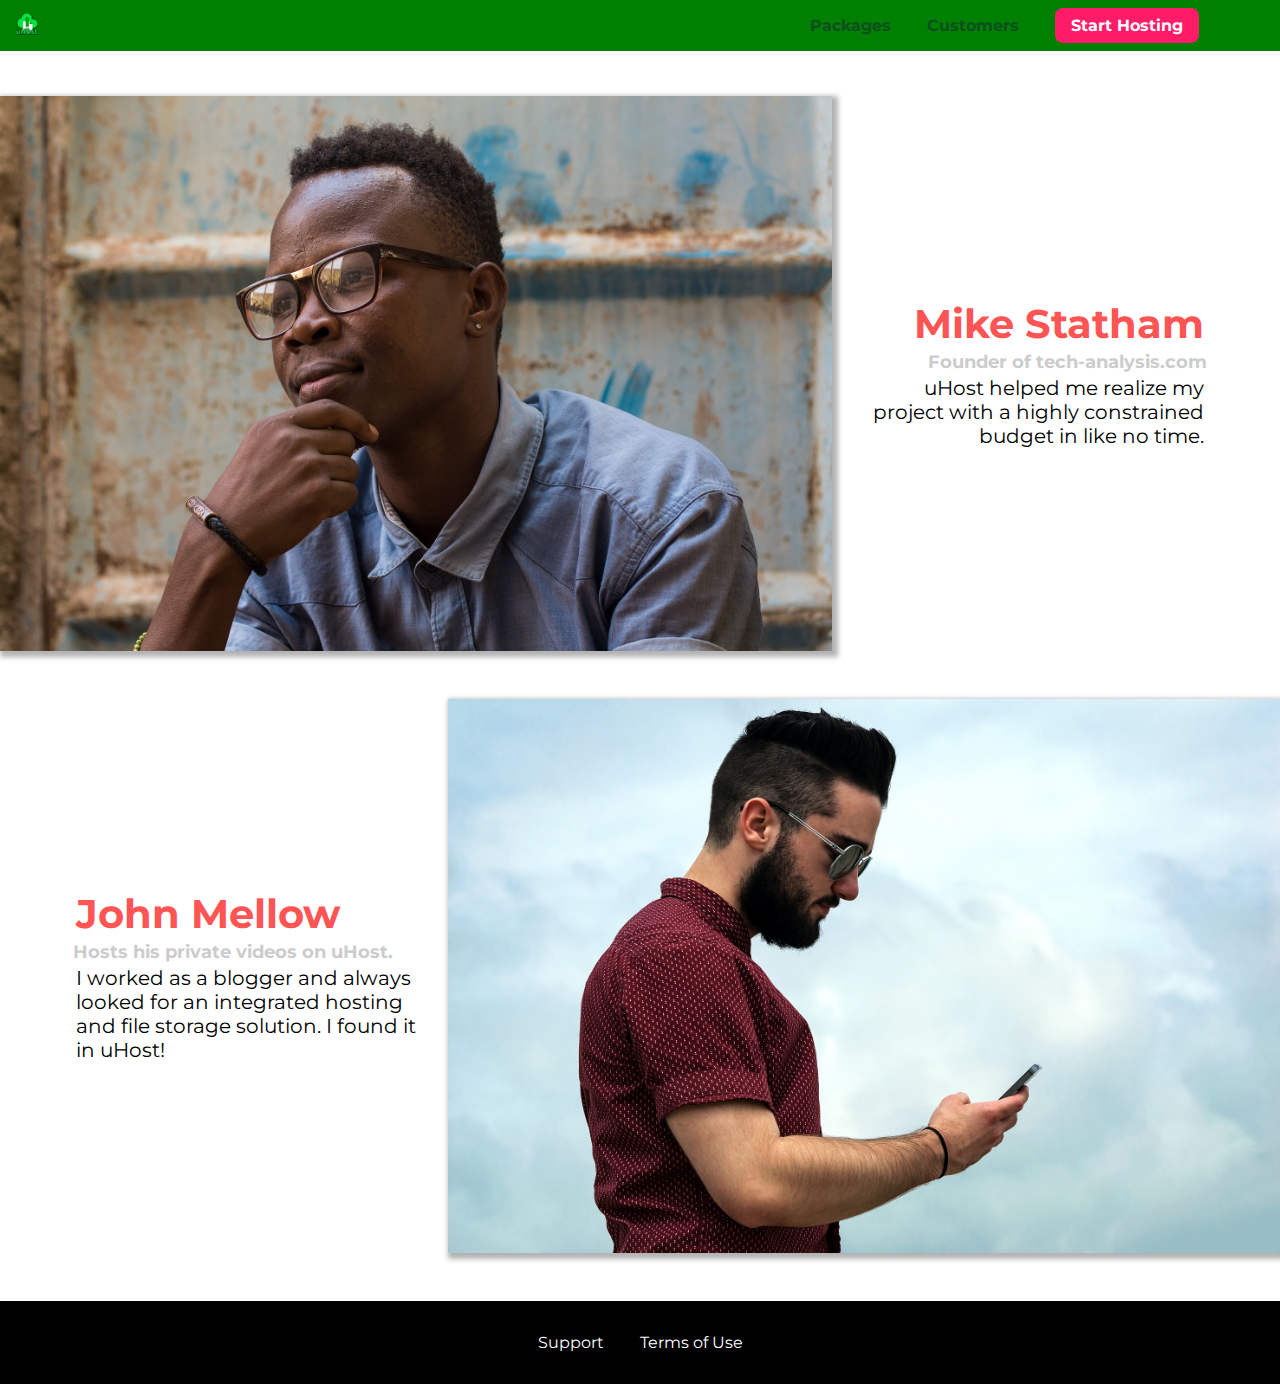
==== basics-01/customers/index.html @ 286b7f3b "feat: complete position and images modules" ====
<!DOCTYPE html>
<html lang="en">

<head>
    <meta charset="UTF-8">
    <meta name="viewport" content="width=device-width, initial-scale=1.0">
    <meta http-equiv="X-UA-Compatible" content="ie=edge">
    <title>uHost Customers</title>
    <link rel="shortcut icon" href="../favicon.png">
    <link href="https://fonts.googleapis.com/css?family=Anton|Montserrat:400,700" rel="stylesheet">
    <link rel="stylesheet" href="../shared.css">
    <link rel="stylesheet" href="customers.css">
</head>

<body>
    <header class="main-header">
        <div>
            <a href="../index.html" class="main-header__brand">
                <img src="../images/uhost-icon.png" alt="uHost - Your favorite hosting company" />
            </a>
        </div>
        <nav class="main-nav">
            <ul class="main-nav__items">
                <li class="main-nav__item">
                    <a href="../packages/index.html">Packages</a>
                </li>
                <li class="main-nav__item">
                    <a href="index.html">Customers</a>
                </li>
                <li class="main-nav__item main-nav__item--cta">
                    <a href="../start-hosting/index.html">Start Hosting</a>
                </li>
            </ul>
        </nav>
    </header>

    <main>
        <div>
            <div class="testimonial" id="customer-1">
                <div class="testimonial__image-container">
                    <img src="../images/customer-1.jpg" alt="Mike Statham - Customer" class="testimonial__image">
                </div>
                <div class="testimonial__info">
                    <h1 class="testimonial__name">Mike Statham</h1>
                    <h2 class="testimonial__subtitle">Founder of
                        <a href="tech-analysis.com">tech-analysis.com</a>
                    </h2>
                    <p class="testimonial__text">uHost helped me realize my project with a highly constrained budget in like no time.</p>
                </div>
            </div>
            <div class="testimonial" id="customer-2">

                <div class="testimonial__info">
                    <h1 class="testimonial__name">John Mellow</h1>
                    <h2 class="testimonial__subtitle">Hosts his private videos on uHost.
                    </h2>
                    <p class="testimonial__text">I worked as a blogger and always looked for an integrated hosting and file storage solution. I found
                        it in uHost!
                    </p>
                </div>
                <div class="testimonial__image-container">
                    <img src="../images/customer-2.jpg" alt="John Mellow - Customer" class="testimonial__image">
                </div>
            </div>
        </div>
    </main>
    <footer class="main-footer">
        <nav>
            <ul class="main-footer__links">
                <li class="main-footer__link">
                    <a href="#">Support</a>
                </li>
                <li class="main-footer__link">
                    <a href="#">Terms of Use</a>
                </li>
            </ul>
        </nav>
    </footer>
</body>

</html>
---- basics-01/shared.css ----
.button {
  background: #0e4f1f;
  color: white;
  font: inherit;
  border: 1.5px solid #0e4f1f;
  padding: 8px;
  border-radius: 8px;
  font-weight: bold;
  cursor: pointer;
}

.button:hover,
.buton:active {
  background: white;
  color: #0e4f1f;
}

.button:focus {
  outline: none;
}

.main-header {
  background: green;
  padding: 8px 16px;
  width: 100%;
  position: fixed;
  top: 0;
  left: 0;
  z-index: 1;
}

.main-nav__item {
  display: inline-block;
  margin: 0 16px;
}

/* .main-nav__item > a::after {
  content: ' (Link)';
  color: red;
} */

.main-nav__item > a {
  color: #0e4f1f;
  text-decoration: none;
  font-weight: bold;
  padding: 3px 0;
}

.main-nav__item > a:hover,
.main-nav__item > a:active {
  color: white;
  border-bottom: 5px solid white;
}

.main-nav__item--cta {
  padding: 8px 0;
}

.main-nav__item--cta > a {
  color: white;
  background-color: #ff1b68;
  padding: 8px 16px;
  border-radius: 8px;
}

.main-nav__item--cta > a:hover,
.main-nav__item--cta > a:active {
  color: #ff1b68;
  background-color: white;
  border: none;
}

.main-nav__items {
  margin: 0;
  padding: 0;
  list-style: none;
}

.main-header > div {
  display: inline-block;
  vertical-align: middle;
}

.main-header__brand {
  color: #0e4f1f;
  text-decoration: none;
  font-weight: 900;
  font-size: 22px;
  height: 22px;
  display: inline-block;
}

.main-header__brand > img {
  height: 100%;
}

.main-nav {
  display: inline-block;
  text-align: right;
  width: calc(100% - 75px);
  vertical-align: middle;
}

/* p::first-letter { 
  color: red;
  font-size: 20px;
} */

.main-footer {
  background: black;
  /* color: white; */
  padding: 32px;
  margin-top: 48px;
}

.main-footer__links {
  list-style: none;
  margin: 0;
  padding: 0;
  text-align: center;
}

.main-footer__link {
  display: inline-block;
  margin: 0 16px;
}

.main-footer__link a {
  color: white;
  text-decoration: none;
}

.main-footer__link a:hover,
.main-footer__link a:active {
  color: #ccc;
}

* {
  box-sizing: border-box;
}

body {
  font-family: 'Montserrat', sans-serif;
  margin: 0;
}
---- basics-01/customers/customers.css ----
.testimonial {
  font-size: 20px;
  margin: 48px 0;
}

.testimonial__list {
  width: 80%;
  margin: auto;
}

.testimonial:first-of-type {
  margin-top: 96px;
}

.testimonial__image-container {
  width: 65%;
  display: inline-block;
  vertical-align: middle;
  box-shadow: 3px 3px 5px 3px rgba(0, 0, 0, 0.3);
}

.testimonial__image {
  width: 100%;
  vertical-align: top;
}

.testimonial__info {
  text-align: right;
  padding: 14px;
  display: inline-block;
  vertical-align: middle;
  width: 30%;
}

#customer-2.testimonial {
  text-align: right;
}

#customer-2 .testimonial__info {
  text-align: left;
}

.testimonial__name {
  margin: 3px;
  color: #ff5454;
}

.testimonial__subtitle {
  margin: 0;
  font-size: 18px;
  color: #ccc;
}

.testimonial__subtitle a {
  color: inherit;
  text-decoration: none;
}

.testimonial__subtitle a:hover,
.testimonial__subtitle a:active {
  color: #7a7a7a;
}

.testimonial__text {
  margin: 3px;
}
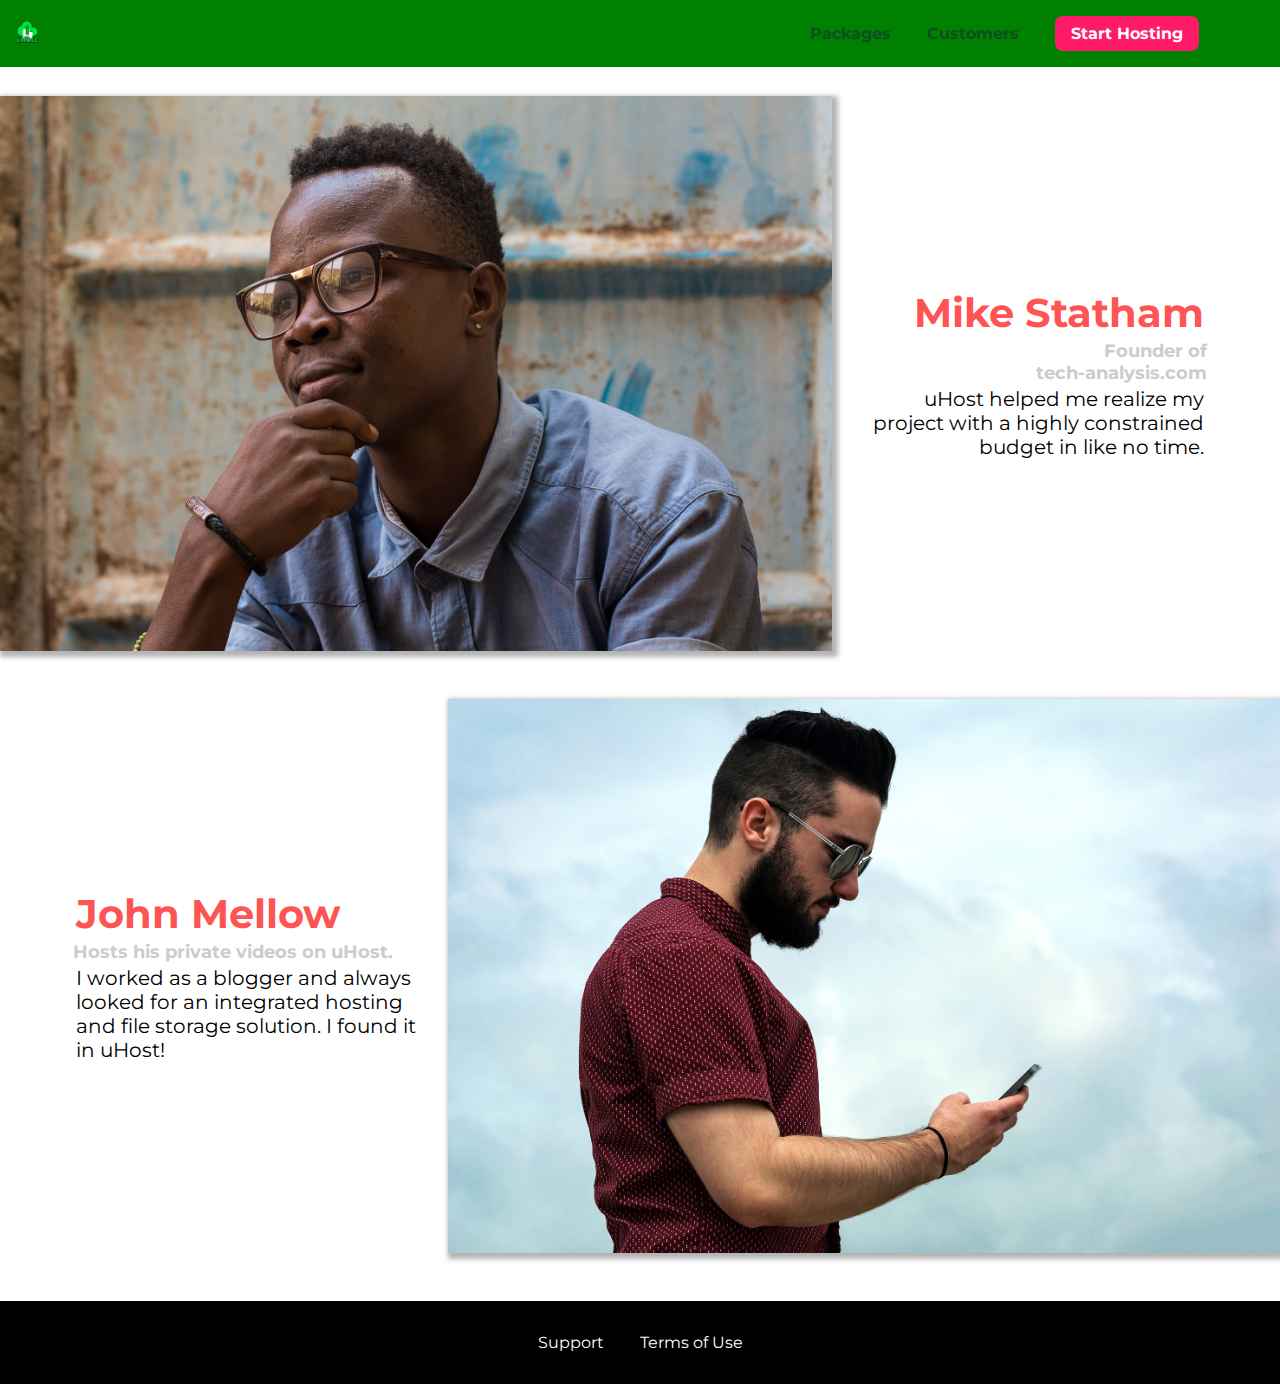
==== commit f2cc2fc9: "feat: update sizes-and-units" ====
--- a/basics-01/customers/index.html
+++ b/basics-01/customers/index.html
@@ -13,6 +13,7 @@
 </head>
 
 <body>
+    <div class="backdrop"></div>
     <header class="main-header">
         <div>
             <a href="../index.html" class="main-header__brand">
--- a/basics-01/shared.css
+++ b/basics-01/shared.css
@@ -1,3 +1,32 @@
+* {
+  box-sizing: border-box;
+}
+
+html {
+  height: 100%;
+}
+
+body {
+  font-family: 'Montserrat', sans-serif;
+  margin: 0;
+  height: 100%;
+}
+
+.backdrop {
+  position: fixed;
+  display: none;
+  top: 0;
+  left: 0;
+  z-index: 100;
+  width: 100%;
+  height: 100%;
+  background-color: rgba(0, 0, 0, 0.5);
+}
+
+a {
+  display: block;
+}
+
 .button {
   background: #0e4f1f;
   color: white;
@@ -134,12 +163,3 @@
 .main-footer__link a:active {
   color: #ccc;
 }
-
-* {
-  box-sizing: border-box;
-}
-
-body {
-  font-family: 'Montserrat', sans-serif;
-  margin: 0;
-}
